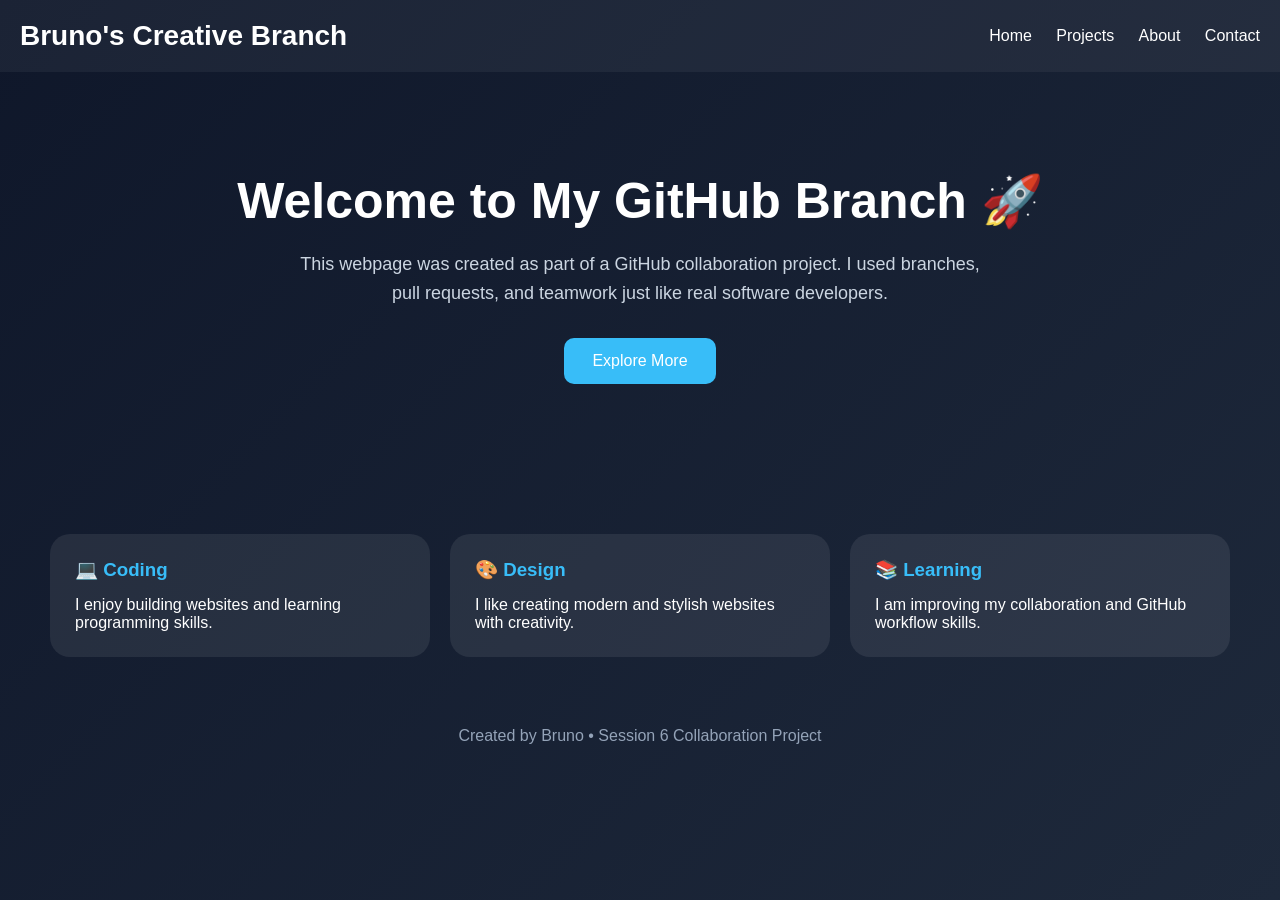
==== index.html @ ed8d289b "index.html" ====
<!DOCTYPE html>
<html lang="en">
<head>
  <meta charset="UTF-8" />
  <meta name="viewport" content="width=device-width, initial-scale=1.0"/>
  <title>Bruno's Branch Page</title>

  <style>
    * {
      margin: 0;
      padding: 0;
      box-sizing: border-box;
      font-family: Arial, sans-serif;
    }

    body {
      background: linear-gradient(135deg, #0f172a, #1e293b);
      color: white;
      min-height: 100vh;
    }

    header {
      padding: 20px;
      display: flex;
      justify-content: space-between;
      align-items: center;
      background: rgba(255,255,255,0.05);
    }

    header h1 {
      font-size: 28px;
    }

    nav a {
      color: white;
      text-decoration: none;
      margin-left: 20px;
    }

    nav a:hover {
      color: #38bdf8;
    }

    .hero {
      text-align: center;
      padding: 100px 20px;
    }

    .hero h2 {
      font-size: 50px;
      margin-bottom: 20px;
    }

    .hero p {
      max-width: 700px;
      margin: auto;
      font-size: 18px;
      line-height: 1.6;
      color: #cbd5e1;
    }

    .btn {
      margin-top: 30px;
      padding: 14px 28px;
      border: none;
      border-radius: 10px;
      background: #38bdf8;
      color: white;
      font-size: 16px;
      cursor: pointer;
    }

    .btn:hover {
      background: #0ea5e9;
    }

    .cards {
      display: grid;
      grid-template-columns: repeat(auto-fit, minmax(250px, 1fr));
      gap: 20px;
      padding: 50px;
    }

    .card {
      background: rgba(255,255,255,0.08);
      padding: 25px;
      border-radius: 20px;
    }

    .card h3 {
      margin-bottom: 15px;
      color: #38bdf8;
    }

    footer {
      text-align: center;
      padding: 20px;
      color: #94a3b8;
    }
  </style>
</head>

<body>

  <header>
    <h1>Bruno's Creative Branch</h1>

    <nav>
      <a href="#">Home</a>
      <a href="#">Projects</a>
      <a href="#">About</a>
      <a href="#">Contact</a>
    </nav>
  </header>

  <section class="hero">
    <h2>Welcome to My GitHub Branch 🚀</h2>

    <p>
      This webpage was created as part of a GitHub collaboration project.
      I used branches, pull requests, and teamwork just like real software developers.
    </p>

    <button class="btn">Explore More</button>
  </section>

  <section class="cards">

    <div class="card">
      <h3>💻 Coding</h3>
      <p>I enjoy building websites and learning programming skills.</p>
    </div>

    <div class="card">
      <h3>🎨 Design</h3>
      <p>I like creating modern and stylish websites with creativity.</p>
    </div>

    <div class="card">
      <h3>📚 Learning</h3>
      <p>I am improving my collaboration and GitHub workflow skills.</p>
    </div>

  </section>

  <footer>
    <p>Created by Bruno • Session 6 Collaboration Project</p>
  </footer>

</body>
</html>
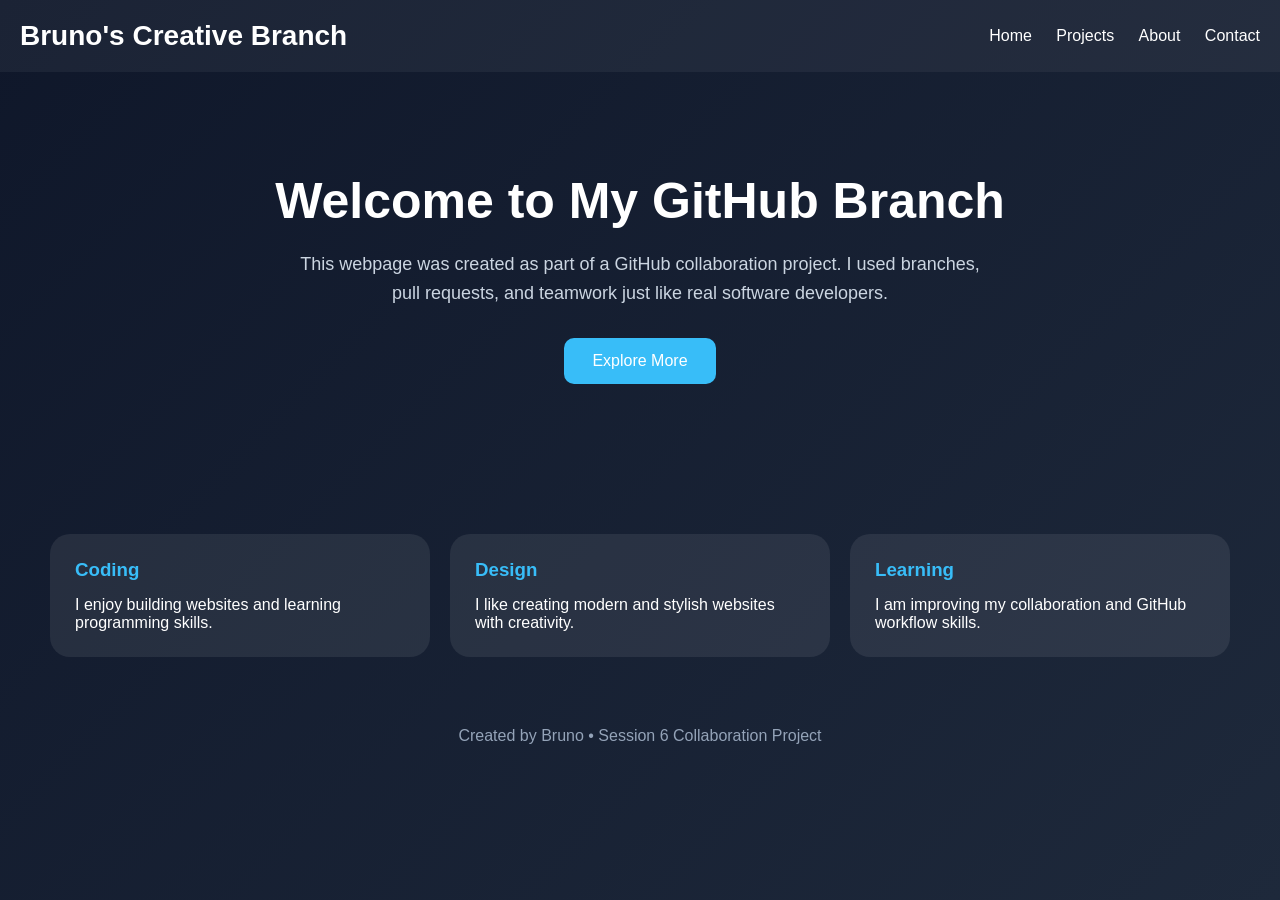
==== commit 10b1e99b: "index.html" ====
--- a/index.html
+++ b/index.html
@@ -114,7 +114,7 @@
   </header>
 
   <section class="hero">
-    <h2>Welcome to My GitHub Branch 🚀</h2>
+    <h2>Welcome to My GitHub Branch </h2>
 
     <p>
       This webpage was created as part of a GitHub collaboration project.
@@ -127,17 +127,17 @@
   <section class="cards">
 
     <div class="card">
-      <h3>💻 Coding</h3>
+      <h3>Coding</h3>
       <p>I enjoy building websites and learning programming skills.</p>
     </div>
 
     <div class="card">
-      <h3>🎨 Design</h3>
+      <h3> Design</h3>
       <p>I like creating modern and stylish websites with creativity.</p>
     </div>
 
     <div class="card">
-      <h3>📚 Learning</h3>
+      <h3> Learning</h3>
       <p>I am improving my collaboration and GitHub workflow skills.</p>
     </div>
 
